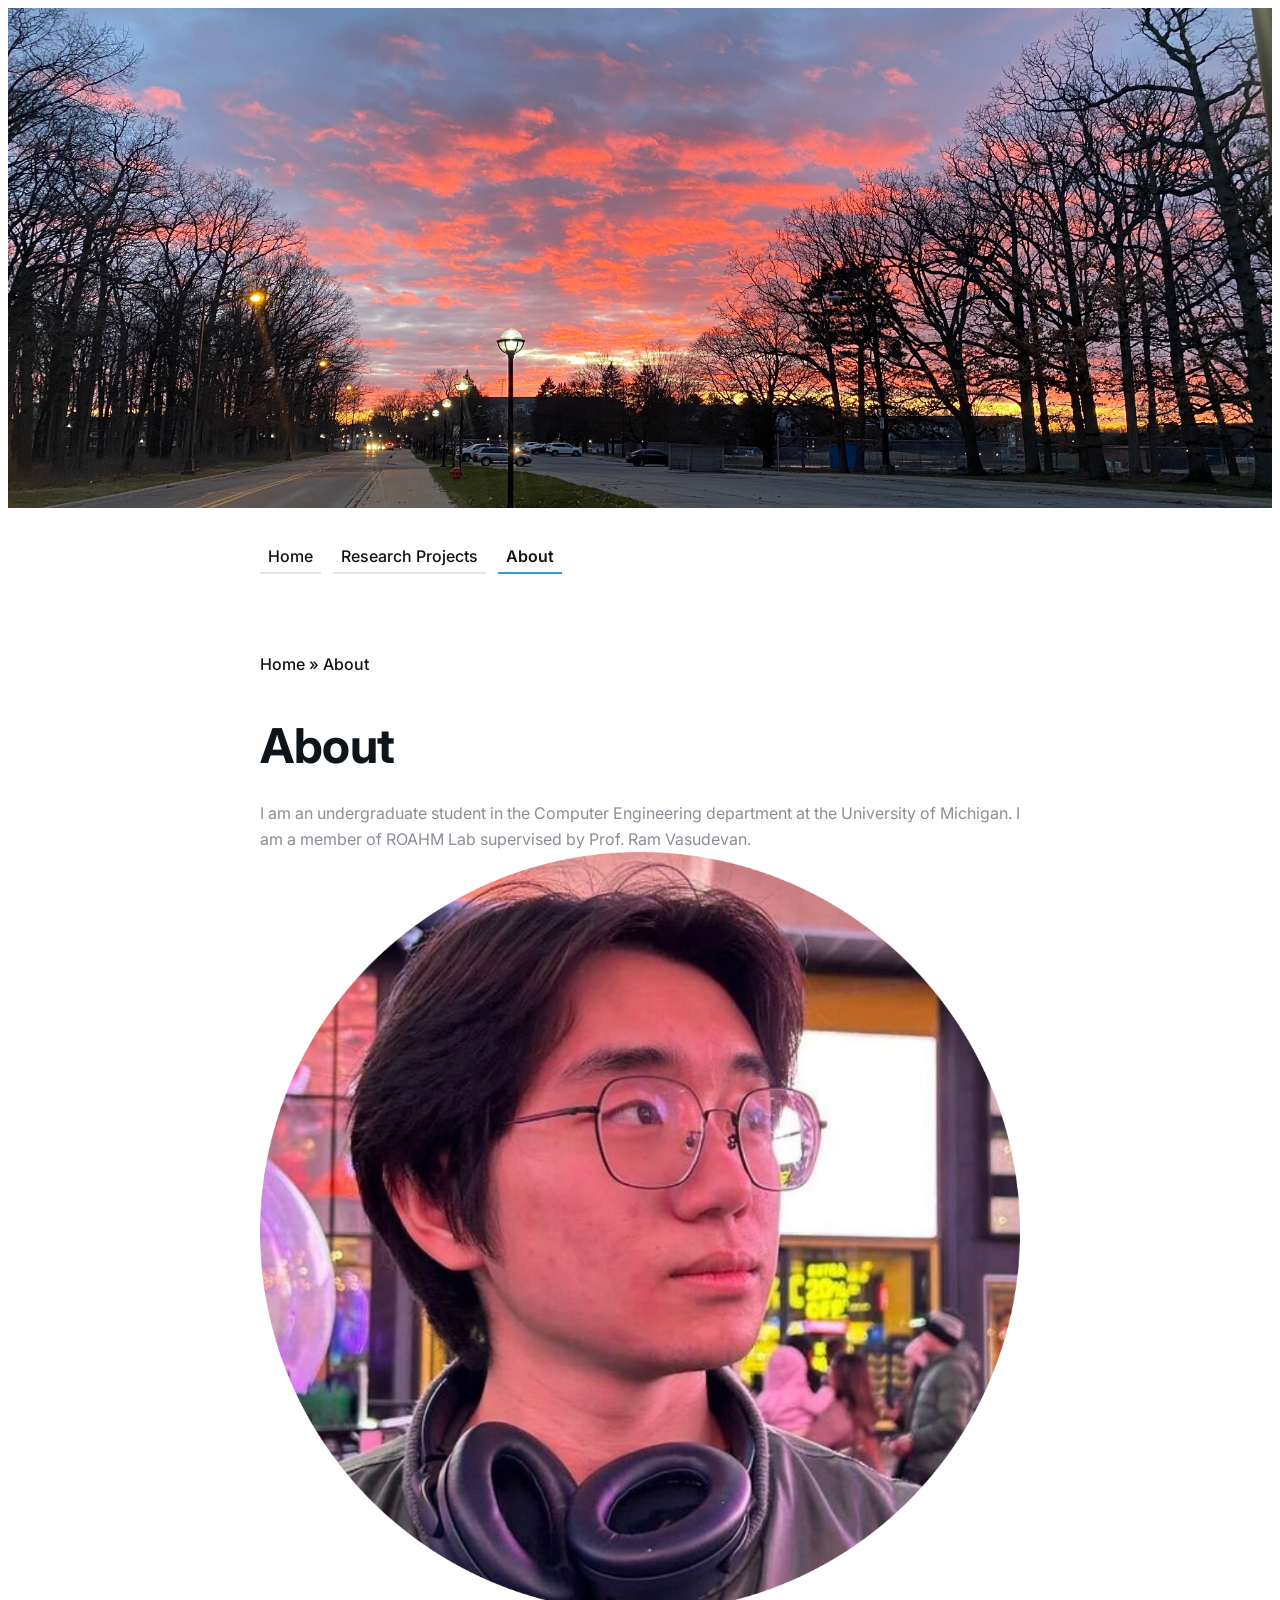
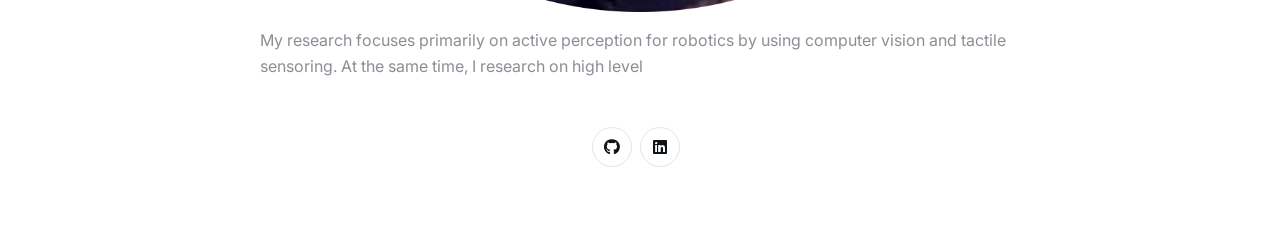
==== about.html @ 6f37c178 "new_website_update" ====
<!DOCTYPE html>
<html lang="en">

<head>
  <meta charset="utf-8">
  <meta http-equiv="X-UA-Compatible" content="IE=edge">
  <meta name="viewport" content="width=device-width, initial-scale=1">

  <title>About</title>
  <meta name='description' content='I am a PhD student in the Robotics Institute at the University of Michigan. I am a member of ROAHM Lab supervised by Prof. Ram Vasudevan. I hold a Bachelors ...'>

  <link rel="canonical" href="http://parkerewen.com/about/">
  <link rel="alternate" type="application/rss+xml" title="Parker Ewen" href="/feed.xml">

  <!-- Twitter Card -->
  <!-- <meta name="twitter:card" content="summary_large_image">
  <meta name="twitter:title" content="About – Parker Ewen">
  <meta name="twitter:description" content="I am a PhD student in the Robotics Institute at the University of Michigan. I am a member of ROAHM Lab supervised by Prof. Ram Vasudevan. I hold a Bachelors degree in Mechanical Engineering from McGill University and a Masters degree in Robotics, Systems and Control from ETH Zurich.">
  <meta name="twitter:image:src" content="http://parkerewen.com/images/spot_on_ice.jpg"> -->

  <!-- Facebook OpenGraph -->
  <!-- <meta property="og:title" content="About – Parker Ewen">
  <meta property="og:description" content="I am a PhD student in the Robotics Institute at the University of Michigan. I am a member of ROAHM Lab supervised by Prof. Ram Vasudevan. I hold a Bachelors degree in Mechanical Engineering from McGill University and a Masters degree in Robotics, Systems and Control from ETH Zurich.">
  <meta property="og:image" content="http://parkerewen.com/images/spot_on_ice.jpg"> -->

  <!-- Fonts -->
  <link rel="preconnect" href="https://fonts.gstatic.com">
  <link rel="preload" href="https://fonts.googleapis.com/css2?family=Inter:wght@400;500;600;700&display=swap" as="style">
  <link href="https://fonts.googleapis.com/css2?family=Inter:wght@400;500;600;700&display=swap" rel="stylesheet">

  <link rel="stylesheet" href="https://cdnjs.cloudflare.com/ajax/libs/font-awesome/6.0.0-beta3/css/all.min.css">
  
  <link rel="stylesheet" href="css/style.css"> <!-- 引用CSS文件 -->
  
</head>

<body class="scheme--toggle">

  

  
  <div class="global-cover">
    <img src="/images/background.jpg" alt="About">
  </div>
  

  <div class="global-content">

    

    <!-- begin header -->
<header class="header">
  <div class="container">
    <div class="row">
      <div class="col col-12">
        <nav class="main-nav">
          <ul class="nav__list list-reset dragscroll">
            
            <li class="nav__item">
              <a href="/" class="nav__link">Home</a>
            </li>
            
            <li class="nav__item">
              <a href="/project.html" class="nav__link">Research Projects</a>
            </li>
            
            <li class="nav__item">
              <a href="/about.html" class="nav__link active-link">About</a>
            </li>
            
          </ul>
        </nav>
      </div>
    </div>
  </div>
</header>
<!-- end header -->

    
      

<div class="breadcrumbs">
  <div class="container">
    <div class="row">
      <div class="col col-12">
        <a href="/">Home</a>
        
        
          
          
        
          
          
            » <a href='/about.html'>About</a>
          
        
      </div>
    </div>
  </div>
</div>
    

    <!-- begin content -->
    <main class="content with-breadcrumbs" aria-label="Content">
      <!-- begin page -->
<article class="page container">

  <div class="page-head">
    <h1 class="page-title">About</h1>
    
      <p class="page-description">I am an undergraduate student in the Computer Engineering department at the University of Michigan. I am a member of ROAHM Lab supervised by Prof. Ram Vasudevan.</p>
    
  </div>

  

  <div class="page__content">
    <div class="headshot-image">
  <img src="/images/per_img.png" alt="placeholder image" />
</div>

<p>My research focuses primarily on active perception for robotics by using computer vision and tactile sensoring. At the same time, I research on high level</p>

  </div>

</article>
<!-- end page -->
    </main>
    <!-- end content -->

    

    <!-- begin footer -->
    <footer class="footer">
        <div class="container">
          <div class="row">
            <div class="col col-12">
              <div class="footer__info">
                
                <div class="social">
                  <ul class="social__list list-reset">
                    
                    <li class="social__item">
                      <a class="social__link" href="https://github.com/yuzhench" target="_blank" rel="noopener" aria-label="Github link"><i class="fa-brands fa-github"></i></a>
                      
                    </li>
                    
                    <li class="social__item">
                      <a class="social__link" href="https://www.linkedin.com/in/yuzhench/" target="_blank" rel="noopener" aria-label="LinkedIn link"><i class="fa-brands fa-linkedin"></i></a>
                    </li>
                    
                    <!-- <li class="social__item">
                      <a class="social__link" href="https://scholar.google.com/citations?user=l_BnRNsAAAAJ&hl=en&oi=ao" target="_blank" rel="noopener" aria-label="Google Scholar link"><i class="fa-brands fa-google-scholar"></i></a>
                    </li> -->
                    
                  </ul>
                </div>
                
                <!-- <div class="copyright">2024 &copy; <a href="/">Yuzhen Chen</a>. Crafted & Designed by <a href="https://jekyllthemes.io/developers/artem-sheludko">Artem Sheludko</a>.</div> -->
              </div>
            </div>
          </div>
        </div>
    </footer>
<!-- end footer -->

  </div>

  <script src="/js/scripts.js"></script>
  <script src="/js/common.js"></script>
</body>

</html>
---- css/style.css ----
body {
  font-family: "Inter", Helvetica Neue, Helvetica, Arial, sans-serif;
  font-size: 16px;
  line-height: 1.6;
  overflow-x: hidden;
  color: var(--text-color);
  background-color: var(--background-color);
  -webkit-font-smoothing: antialiased;
  -moz-osx-font-smoothing: grayscale;
}

body.scheme--toggle {
  --primary-color: #3898d4;
  --white: #fff;
  --light-gray: #f5f5f5;
  --lighten-gray: #e6e6e6;
  --gray: #8b8e95;
  --dark: #0f1419;
  --background-color: var(--white);
  --background-alt-color: var(--light-gray);
  --text-color: var(--dark);
  --text-alt-color: var(--gray);
  --heading-font-color: var(--dark);
  --link-color: var(--dark);
  --link-color-hover: var(--dark);
  --button-color: var(--white);
  --button-background-hover: #ededed;
  --border-color: var(--lighten-gray);
  --border-color-alt: var(--lighten-gray);
  --th-color: var(--light-gray);
  --tr-color: var(--light-gray);
  --syntax-highlighting-background: #f3f3f3;
}

img, .lightense-wrap {
  max-width: 100%;
  height: auto;
  vertical-align: middle;
}



.global-cover {
  position: relative;
  background: var(--background-alt-color);
}
.global-cover img {
  display: block;
  width: 100%;
  height: 500px;
  object-fit: cover;
  object-position: center center;
}



.global-content {
  position: relative;
  background: var(--background-color);
}

/* *, *::after, *::before {
  box-sizing: border-box;
} */

.author {
  position: relative;
}


.container {
  margin: 0 auto;
}
.container {
  max-width: 792px;
  padding-left: 16px;
  padding-right: 16px;
}

.row {
  display: flex;
  flex-wrap: wrap;
  flex: 0 1 auto;
  flex-direction: row;
  box-sizing: border-box;
  margin-left: -16px;
  margin-right: -16px;
}
.col-12 {
  width: calc(12 / 12* 100%);
}

.col {
  padding-left: 16px;
  padding-right: 16px;
}


.author__box.with-global-cover {
  margin-top: -64px;
}

.author__info {
  display: flex;
  justify-content: space-between;
  align-items: flex-end;
  flex-wrap: wrap;
  margin-bottom: 16px;
}

.author__meta {
  margin-right: 8px;
}

.author__avatar {
  position: relative;
  width: 128px;
  height: 128px;
  display: block;
  margin-bottom: 12px;
  border: 4px solid var(--background-color);
  border-radius: 50%;
  overflow: hidden;
  transform: translate(0);
  background: var(--background-alt-color);
}

.author__avatar img {
  position: absolute;
  top: 0;
  left: 0;
  width: 100%;
  height: 100%;
  object-fit: cover;
  user-select: none;
  transition: all 0.25s;
}
a {
  text-decoration: none;
  color: var(--link-color);
  transition: all 0.25s;
}

.author__name {
  font-size: 28px;
  font-weight: 700;
  margin-bottom: 2px;
}

.author__role {
  font-size: 16px;
  font-weight: 500;
  color: var(--text-alt-color);
}

.cta-button {
  display: flex;
  align-items: center;
  padding: 12px 20px;
  margin-top: 12px;
  font-size: 16px;
  font-weight: 500;
  line-height: 1;
  border: 1px solid var(--border-color);
  border-radius: 8px;
}

.cta-button i {
margin-right: 8px;
}

header {
  display: block;
  unicode-bidi: isolate;
}

.header {
  padding-top: 32px;
}

.main-nav {
  position: relative;
  -webkit-mask-image: linear-gradient(to right, var(--text-color) 97%, transparent 100%);
  mask-image: linear-gradient(to right, var(--text-color) 97%, transparent 100%);
}

.main-nav .nav__list {
  display: flex;
  align-items: baseline;
  overflow-x: scroll;
  -ms-overflow-style: none;
  scrollbar-width: none;
}

.list-reset {
  list-style-type: none;
  margin: 0;
  padding: 0;
}


.main-nav .nav__list .nav__item {
  margin: 0;
  font-size: 16px;
  line-height: 1;
  font-weight: 500;
  white-space: nowrap;
}

.main-nav .nav__list .nav__link {
  display: block;
  padding: 8px;
  margin-right: 12px;
  border-bottom: 2px solid var(--border-color);
}

li {
  display: list-item;
  text-align: -webkit-match-parent;
  unicode-bidi: isolate;
}

.main-nav .nav__list .nav__link.active-link {
  font-weight: 600;
  border-color: var(--primary-color);
}

.main-nav .nav__list .nav__link {
  display: block;
  padding: 8px;
  margin-right: 12px;
  border-bottom: 2px solid var(--border-color);
}

.content.with-breadcrumbs {
  margin-top: 0;
}

.section .container__inner {
  margin-bottom: -32px;
}

.section__info {
  margin-bottom: 32px;
}

.section__head {
  display: flex;
  justify-content: space-between;
  align-items: center;
}

.section__title {
  display: flex;
  align-items: center;
  margin-bottom: 0; 
  font-size: 24px;
}



.section__link {
  display: flex;
  align-items: center;
  font-size: 16px;
  line-height: 1;
}



.project {
  margin-bottom: 32px;
}

.animate {
  animation: animateElement .7s ease;
}

.col-6 {
  width: calc(6 / 12* 100%);
}

.col {
  padding-left: 16px;
  padding-right: 16px;
}

.project__content {
  position: relative;
  padding: 24px;
  border-radius: 24px;
  border: 1px solid var(--border-color);
  overflow: hidden;
  transition: all 0.25s;
}

.project__title {
  margin-bottom: 8px;
  font-size: 18px;
  font-weight: 600;
}

h1, h2, h3, h4, h5, h6 {
  font-family: "Inter", Helvetica Neue, Helvetica, Arial, sans-serif;
  font-weight: 700;
  line-height: 1.3;
  letter-spacing: -.5px;
  color: var(--heading-font-color);
}
.project__description {
  display: -webkit-box;
  margin-bottom: 0;
  font-size: 14px;
  line-height: 1.3;
  color: var(--text-alt-color);
  overflow-y: hidden;
  /* -webkit-line-clamp: 2; */
  -webkit-box-orient: vertical;
}


.project__image {
  position: relative;
  display: block;
  min-height: 160px;
  margin-top: 32px;
  padding-top: 56.25%;
  border-radius: 8px;
  overflow: hidden;
  background: var(--background-alt-color);
}

*, *::after, *::before {
  box-sizing: border-box;
}

div {
  display: block;
  unicode-bidi: isolate;
}

article {
  display: block;
  unicode-bidi: isolate;
}


.lazy.loaded {
  opacity: 1;
}

.project__image img {
  position: absolute;
  top: 0;
  left: 0;
  width: 100%;
  height: 100%;
  object-fit: cover;
}


.social {
margin-bottom: 24px;
}

.social .social__list {
display: flex;
justify-content: center;
align-items: center;
flex-wrap: wrap;
}

.list-reset {
list-style-type: none;
margin: 0;
padding: 0;
}

.social .social__item {
margin-bottom: 8px;
margin-right: 8px;
}

.social .social__link {
display: flex;
justify-content: center;
align-items: center;
width: 40px;
height: 40px;
font-size: 16px;
border: 1px solid var(--border-color);
border-radius: 50%;
color: var(--heading-font-color);
}

.fab, .fa-brands {
font-family: 'Font Awesome 6 Brands';
}

.fa, .fa-classic, .fa-sharp, .fas, .fa-solid, .far, .fa-regular, .fab, .fa-brands {
-moz-osx-font-smoothing: grayscale;
-webkit-font-smoothing: antialiased;
display: var(--fa-display, inline-block);
font-style: normal;
font-variant: normal;
line-height: 1;
text-rendering: auto;
}

.fab, .fa-brands {
font-weight: 400;
}

.footer {
margin: 48px 0;
}


.copyright {
font-size: 14px;
text-align: center;
color: var(--text-alt-color);
}

a {
background-color: transparent;
}

.section__title {
display: flex;
align-items: center;
margin-bottom: 0;
font-size: 24px;
}

.section__title i {
width: 32px;
height: 32px;
margin-right: 8px;
font-size: 16px;
line-height: 32px;
border-radius: 8px;
text-align: center;
background: var(--border-color);
}

.section__link i {
margin-left: 6px;
font-size: 14px;
color: var(--text-alt-color);
transition: all .25s;
}

.breadcrumbs {
  margin-top: 80px;
  margin-bottom: 24px;
  font-size: 16px;
  font-weight: 500;
  line-height: 1.3;
}


.post-title, .page-title {
  position: relative;
  margin-bottom: 24px;
  font-size: 48px;
}

.post-description, .page-description {
  color: var(--text-alt-color);
}

.page-description, .page-section-description {
  margin: 0;
}

.form__input {
  width: 100%;
  padding: 16px 20px;
  font-size: 14px;
  line-height: 1;
  font-weight: 400;
  border: 1px solid transparent;
  border-radius: 8px;
  outline: 0;
  resize: vertical;
  color: var(--heading-font-color);
  background: var(--background-alt-color);
  transition: all 0.25s;
}

button, input {
  overflow: visible;
}


.form__group {
  margin-bottom: 16px;
}


.page__content {
  color: var(--text-alt-color);
}

.form-box {
  margin-bottom: 80px;
}

.screen-reader-text {
  clip: rect(1px, 1px, 1px, 1px);
  height: 1px;
  overflow: hidden;
  position: absolute !important;
  width: 1px;
  word-wrap: normal !important;
}



.button--big {
  display: block;
  width: 100%;
}


.button {
  display: inline-block;
  padding: 16px 32px;
  font-size: 14px;
  font-weight: 600;
  line-height: 1;
  text-decoration: none;
  border-radius: 8px;
  border: 1px solid var(--border-color);
  transition: all 0.25s;
  color: var(--link-color);
  background: var(--background-alt-color);
  outline: 0;
  cursor: pointer;
}
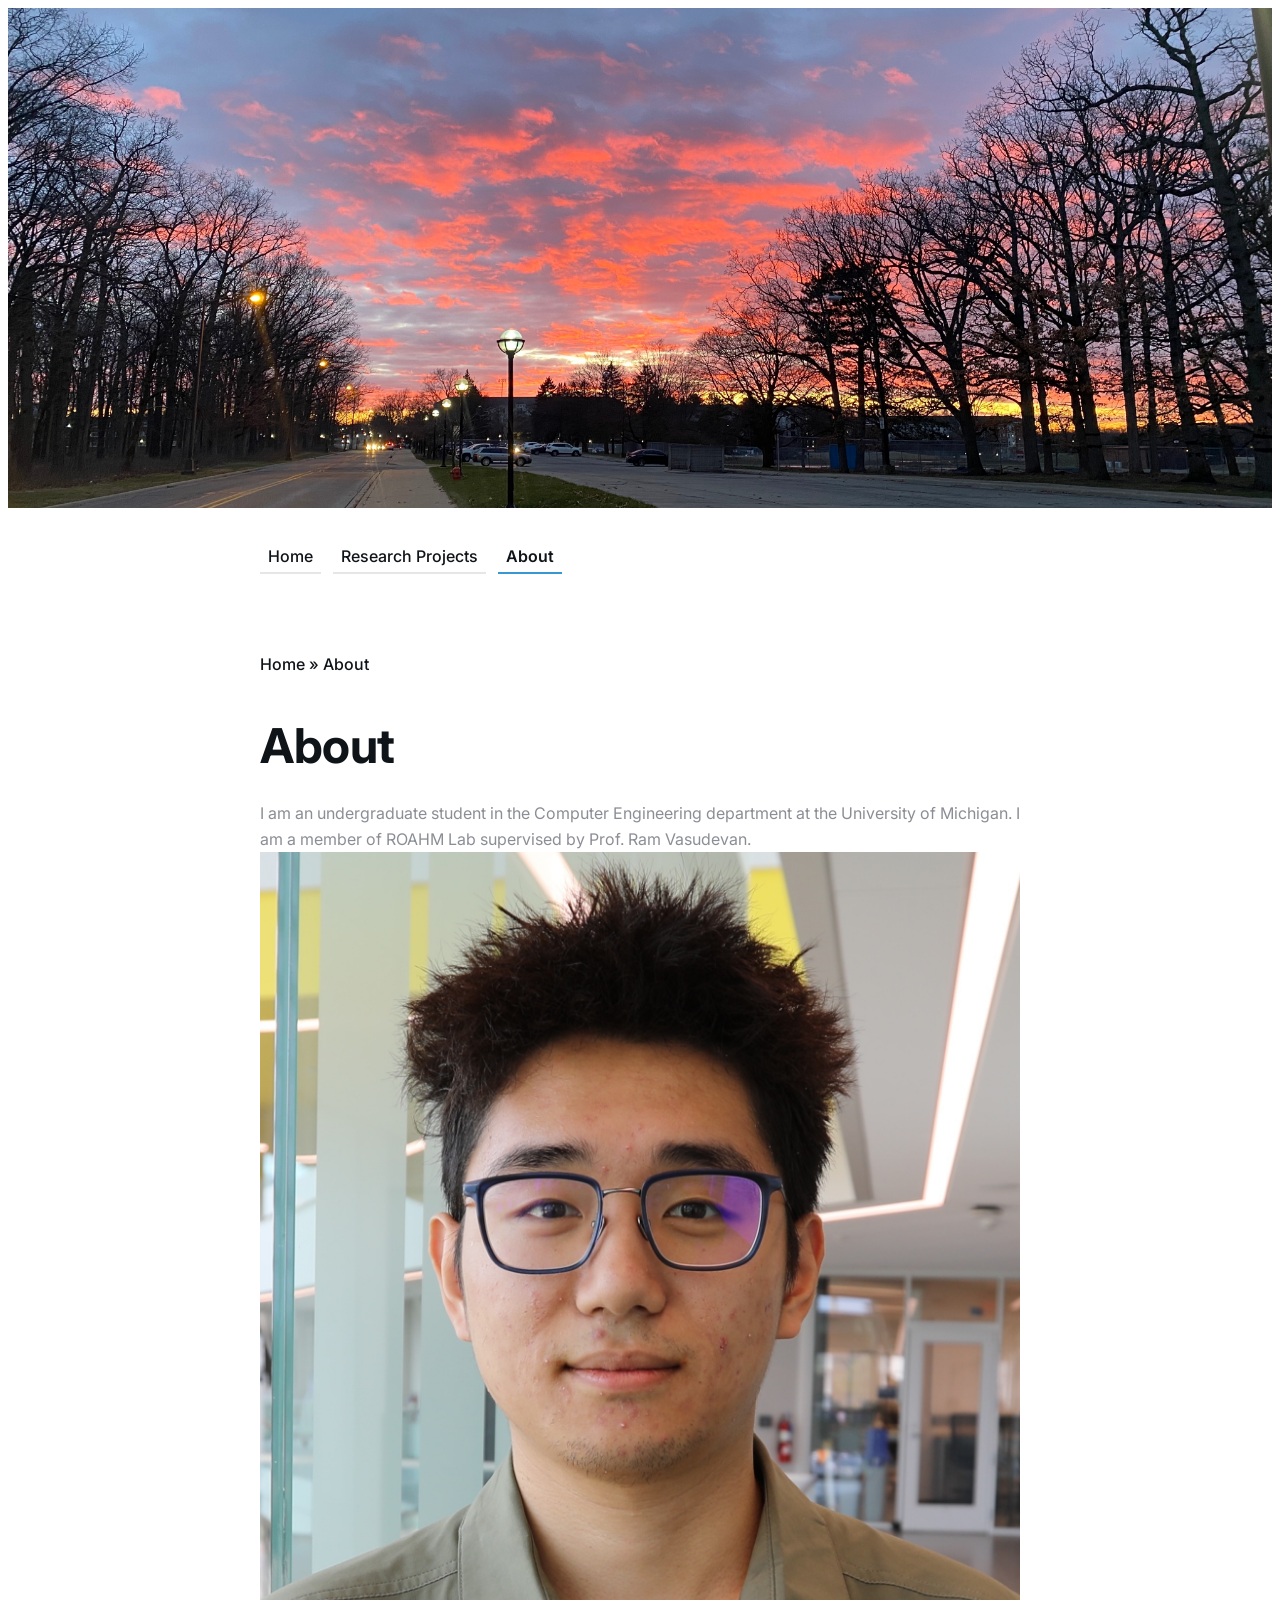
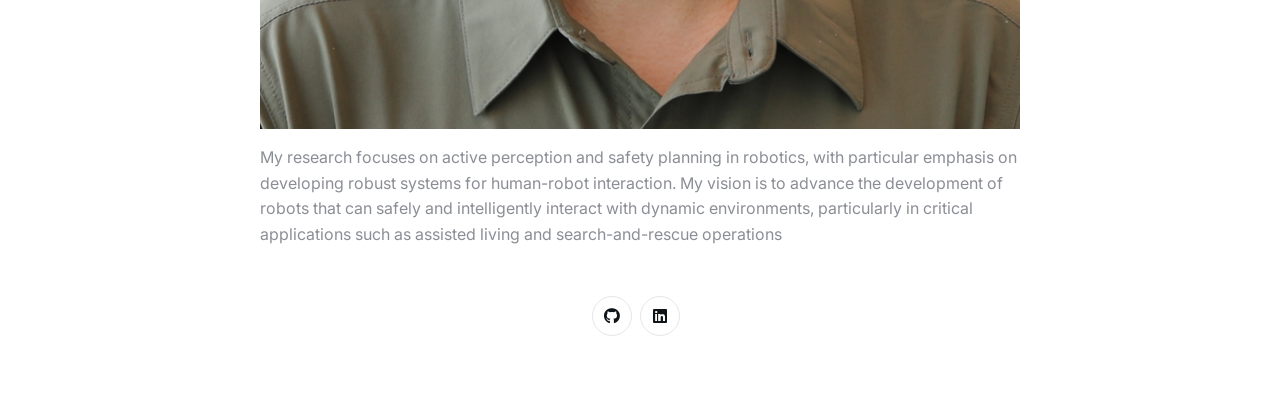
==== commit 323dcbb0: "final version" ====
--- a/about.html
+++ b/about.html
@@ -9,8 +9,8 @@
   <title>About</title>
   <meta name='description' content='I am a PhD student in the Robotics Institute at the University of Michigan. I am a member of ROAHM Lab supervised by Prof. Ram Vasudevan. I hold a Bachelors ...'>
 
-  <link rel="canonical" href="http://parkerewen.com/about/">
-  <link rel="alternate" type="application/rss+xml" title="Parker Ewen" href="/feed.xml">
+  <!-- <link rel="canonical" href="http://parkerewen.com/about/">
+  <link rel="alternate" type="application/rss+xml" title="Parker Ewen" href="/feed.xml"> -->
 
   <!-- Twitter Card -->
   <!-- <meta name="twitter:card" content="summary_large_image">
@@ -119,7 +119,11 @@
   <img src="/images/per_img.png" alt="placeholder image" />
 </div>
 
-<p>My research focuses primarily on active perception for robotics by using computer vision and tactile sensoring. At the same time, I research on high level</p>
+<p>My research focuses on active perception and safety planning in
+  robotics, with particular emphasis on developing robust systems for human-robot interaction.
+  My vision is to advance the development of robots that can safely and intelligently interact
+  with dynamic environments, particularly in critical applications such as assisted living and
+  search-and-rescue operations</p>
 
   </div>
 
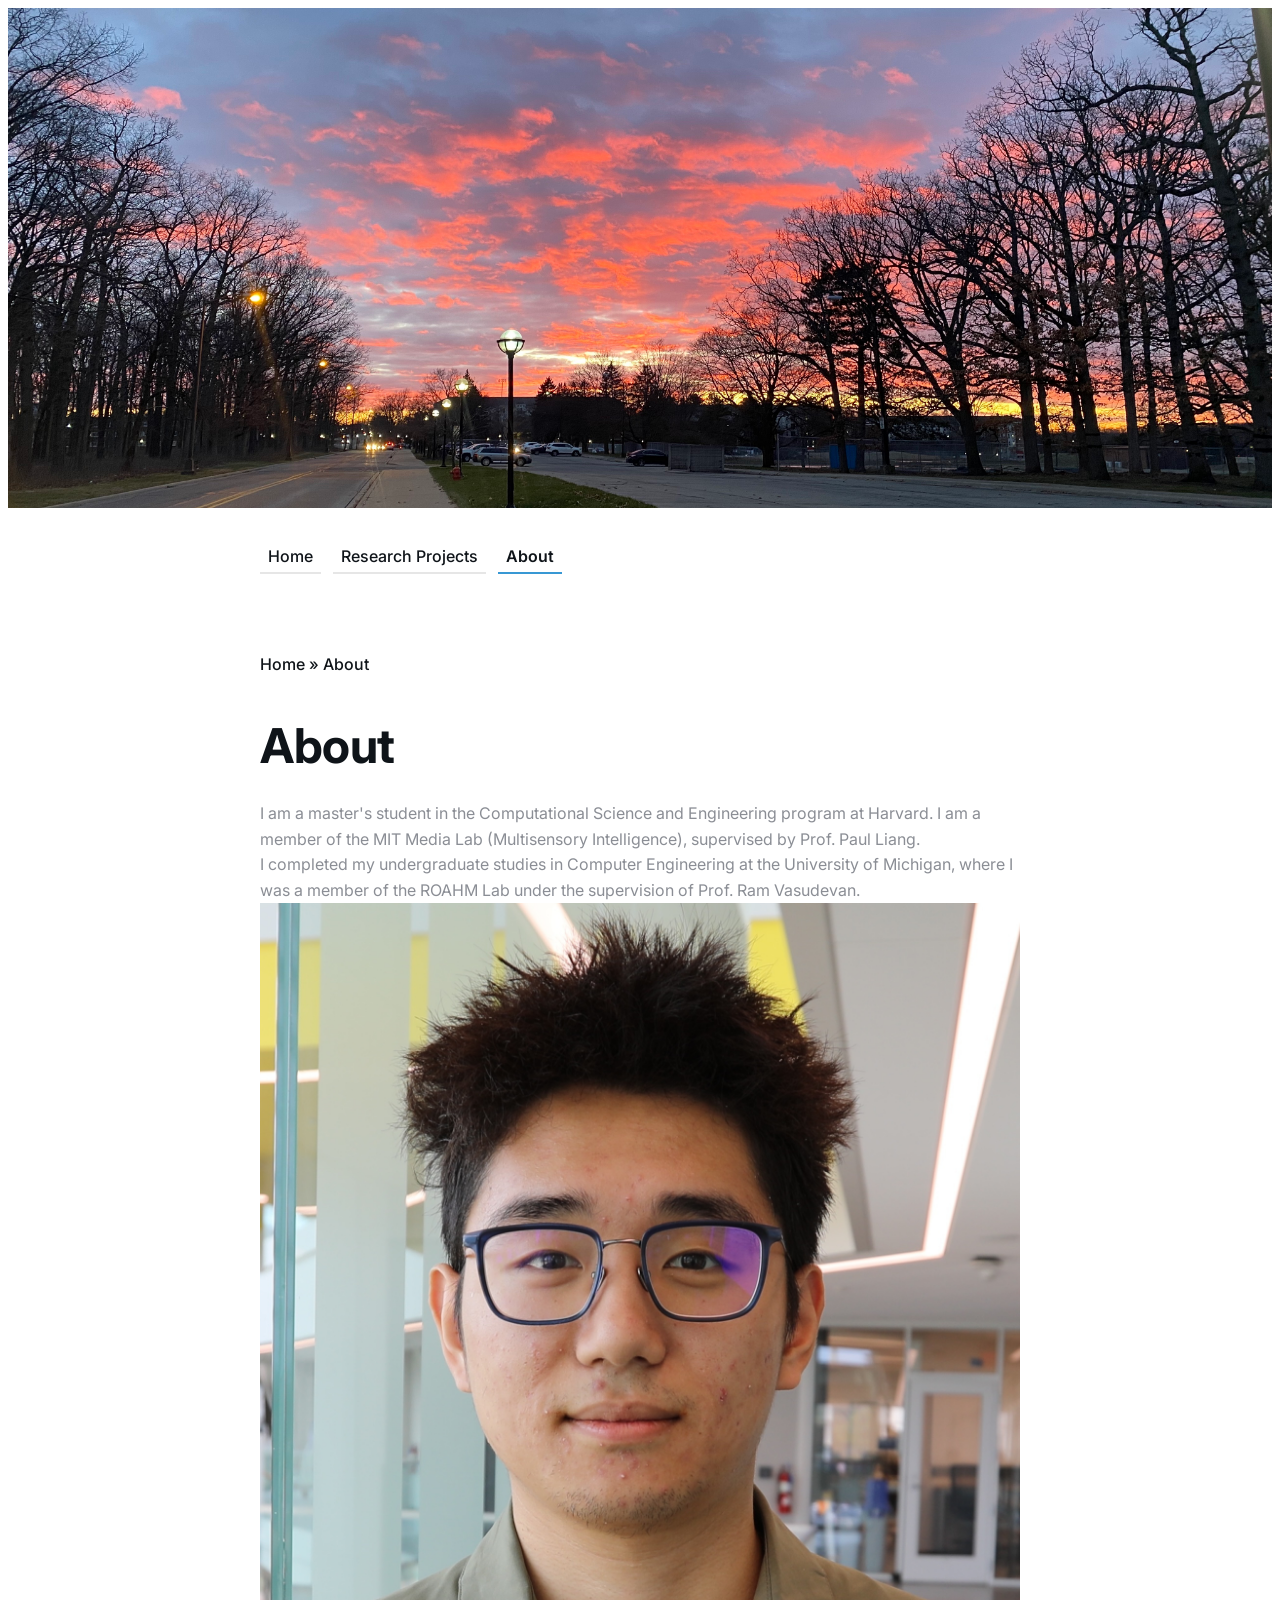
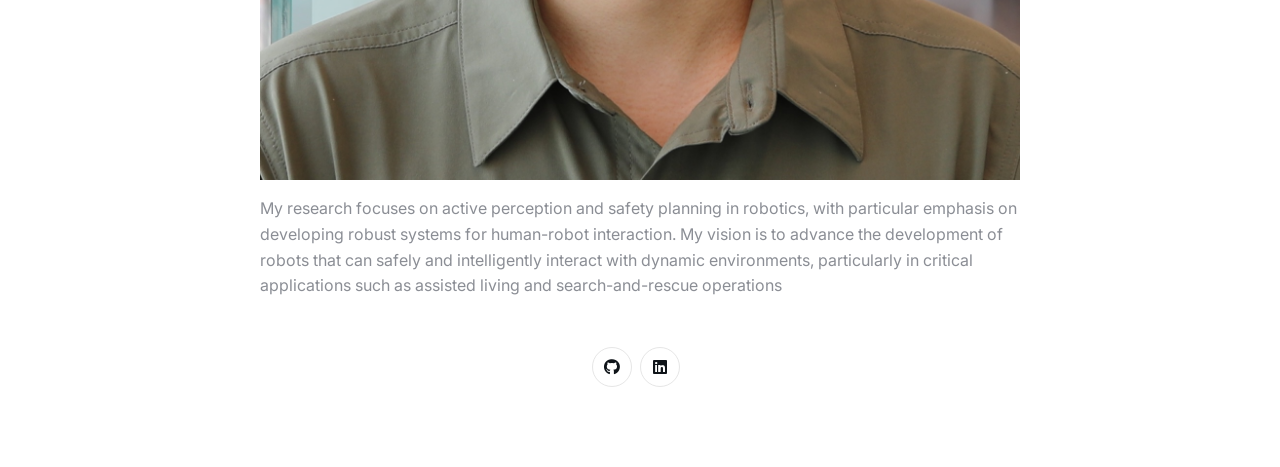
==== commit 36060e80: "master time update" ====
--- a/about.html
+++ b/about.html
@@ -108,7 +108,12 @@
   <div class="page-head">
     <h1 class="page-title">About</h1>
     
-      <p class="page-description">I am an undergraduate student in the Computer Engineering department at the University of Michigan. I am a member of ROAHM Lab supervised by Prof. Ram Vasudevan.</p>
+      <p class="page-description">
+        I am a master's student in the Computational Science and Engineering program at Harvard. 
+        I am a member of the MIT Media Lab (Multisensory Intelligence), supervised by Prof. Paul Liang. <br>
+        I completed my undergraduate studies in Computer Engineering at the University of Michigan, 
+        where I was a member of the ROAHM Lab under the supervision of Prof. Ram Vasudevan.
+      </p>
     
   </div>
 
